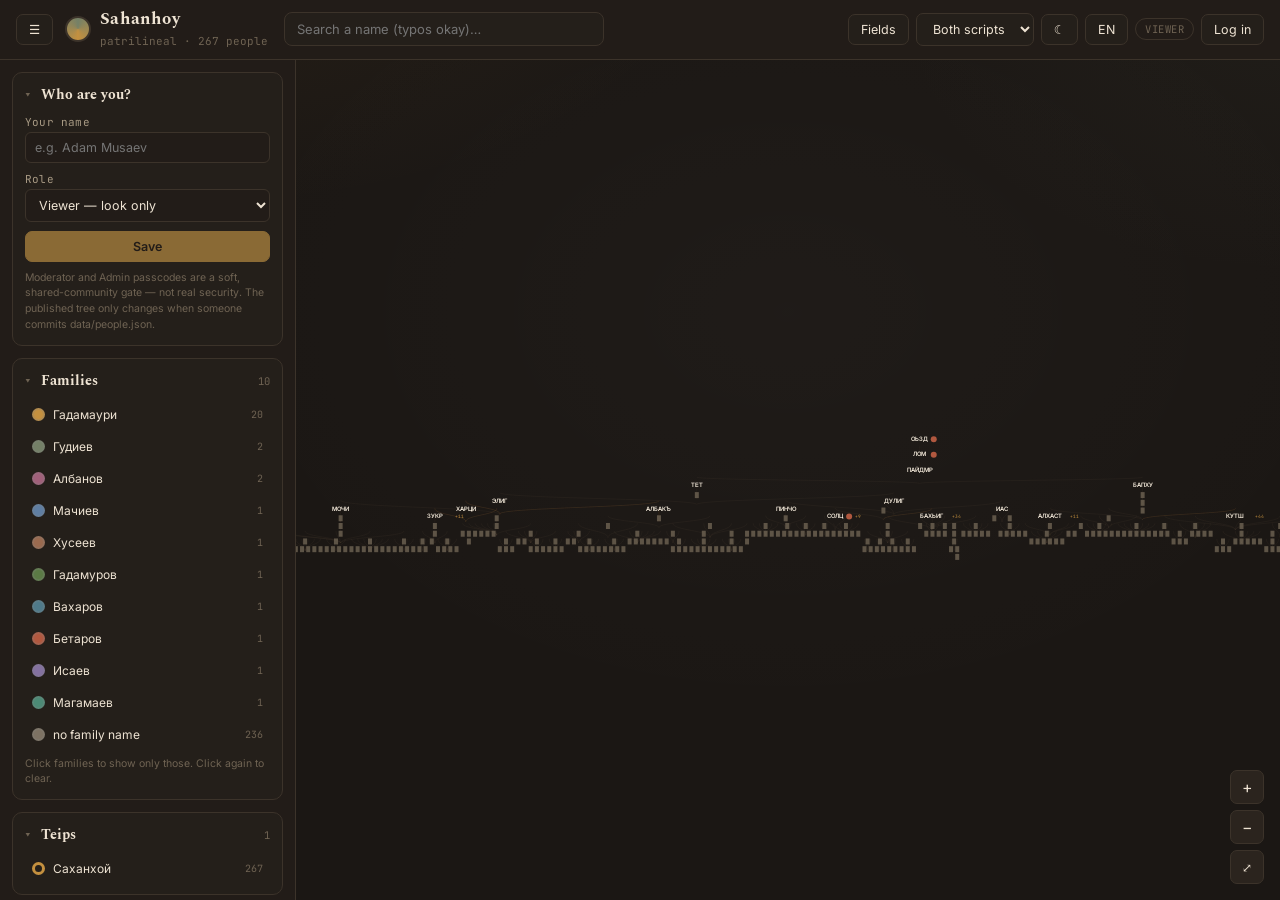
==== index.html @ 4b0a590d "V0 Launch" ====
<!DOCTYPE html>
<html lang="en">
<head>
<meta charset="UTF-8">
<meta name="viewport" content="width=device-width, initial-scale=1.0">
<title>Саханхой — Lineage Keeper</title>
<link rel="preconnect" href="https://fonts.googleapis.com">
<link rel="preconnect" href="https://fonts.gstatic.com" crossorigin>
<link href="https://fonts.googleapis.com/css2?family=Spectral:wght@500;600;700&family=Source+Serif+4:wght@500;600;700&family=Inter:wght@400;500;600;700&family=JetBrains+Mono:wght@400;500&display=swap" rel="stylesheet">
<link rel="stylesheet" href="styles.css">
</head>
<body>

<div id="app">

  <div class="topbar">
    <button class="btn" id="sidebarToggle" title="Sidebar">☰</button>
    <div class="brand">
      <div class="mark"></div>
      <div>
        <h1 id="brandTitle">Саханхой</h1>
        <small id="brandSub"></small>
      </div>
    </div>

    <div class="search-wrap">
      <input type="text" id="searchInput" autocomplete="off" data-i18n-ph="searchPh">
      <div class="search-results" id="searchResults" style="display:none;"></div>
    </div>

    <div class="topbar-controls">
      <div class="popwrap">
        <button class="btn" id="fieldsBtn" data-i18n="fieldsBtn"></button>
        <div class="popover" id="fieldsPop" hidden>
          <div class="pop-head" data-i18n="fieldsTitle"></div>
          <table class="fieldgrid">
            <thead><tr><th></th><th data-i18n="onHover"></th><th data-i18n="onSelect"></th></tr></thead>
            <tbody id="fieldRows"></tbody>
          </table>
          <label class="toggle-pill" style="margin-top:10px;">
            <span class="switch"><input type="checkbox" id="tooltipToggle" checked><span class="slider"></span></span>
            <span data-i18n="hoverTags"></span>
          </label>
        </div>
      </div>

      <select id="langDisplay" class="btn" style="cursor:pointer;">
        <option value="both" data-i18n="scriptBoth"></option>
        <option value="ru" data-i18n="scriptRu"></option>
        <option value="en" data-i18n="scriptEn"></option>
      </select>

      <button class="btn" id="undoBtn" title="Ctrl+Z">↶</button>
      <button class="btn" id="redoBtn" title="Ctrl+Y">↷</button>
      <label class="toggle-pill" id="editModeWrap" hidden>
        <span class="switch"><input type="checkbox" id="editModeToggle"><span class="slider"></span></span>
        <span data-i18n="editMode"></span>
      </label>
      <button class="btn" id="realignBtn" hidden data-i18n="realign"></button>
      <button class="btn" id="themeBtn" title="Day / Night">☾</button>
      <button class="btn" id="uiLangBtn">EN</button>

      <span id="roleBadge" class="role-badge viewer">viewer</span>
      <button class="btn" id="loginBtn" data-i18n="logIn"></button>
      <button class="btn" id="signOutBtn" data-i18n="signOut" hidden></button>
    </div>
  </div>

  <div class="layout">
    <aside class="sidebar" id="sidebar">

      <div class="panel" id="loginPanel">
        <h2 data-i18n="whoAreYou"></h2>
        <div class="field">
          <label data-i18n="yourName"></label>
          <input type="text" id="userName" data-i18n-ph="namePh">
        </div>
        <div class="field">
          <label data-i18n="role"></label>
          <select id="userRole">
            <option value="viewer" data-i18n="roleViewer"></option>
            <option value="moderator" data-i18n="roleModerator"></option>
            <option value="admin" data-i18n="roleAdmin"></option>
          </select>
        </div>
        <div class="field" id="passcodeField" style="display:none;">
          <label data-i18n="passcode"></label>
          <input type="password" id="userPasscode">
        </div>
        <button class="btn primary" id="saveIdentityBtn" style="width:100%;" data-i18n="save"></button>
        <div class="hint" data-i18n="passcodeHint" style="margin-top:8px;"></div>
      </div>

      <div class="panel" id="signedInPanel" hidden>
        <h2 data-i18n="signedIn"></h2>
        <div class="signed-row">
          <div>
            <div class="signed-name" id="signedName"></div>
            <div class="signed-role" id="signedRole"></div>
          </div>
          <button class="btn small" id="signOutBtn2" data-i18n="signOut"></button>
        </div>
      </div>

      <div class="panel collapsible" id="addPersonPanel">
        <h2 data-i18n="addPerson"></h2>
        <div class="field-row">
          <div class="field"><label data-i18n="nameRu"></label><input type="text" id="p_nameRu"></div>
          <div class="field"><label data-i18n="nameEn"></label><input type="text" id="p_nameEn"></div>
        </div>
        <div class="hint" data-i18n="translitHint" style="margin:-5px 0 8px;"></div>
        <div class="field"><label data-i18n="born"></label><div class="datefield" id="p_birth"></div></div>
        <div class="field"><label data-i18n="died"></label><div class="datefield" id="p_death"></div></div>
        <div class="field">
          <label data-i18n="father"></label>
          <div class="combo" id="p_fatherCombo"></div>
        </div>
        <div class="field">
          <label data-i18n="familyName"></label>
          <select id="p_family"></select>
          <div class="new-tag-inline" id="newFamRow" style="display:none;">
            <input type="text" id="newFamName" data-i18n-ph="newFamily">
            <div class="color-row"><input type="color" id="newFamColor" value="#c4903f"></div>
          </div>
        </div>
        <div class="field">
          <label>Teip</label>
          <select id="p_teip"></select>
          <div class="new-tag-inline" id="newTeipRow" style="display:none;">
            <input type="text" id="newTeipName" data-i18n-ph="newTeip">
            <div class="color-row"><input type="color" id="newTeipColor" value="#748067"></div>
          </div>
        </div>
        <div class="field">
          <label>Tukkhum</label>
          <select id="p_tukkhum"></select>
          <div class="new-tag-inline" id="newTukRow" style="display:none;">
            <input type="text" id="newTukName" data-i18n-ph="newTukkhum">
            <div class="color-row"><input type="color" id="newTukColor" value="#5f7ea3"></div>
          </div>
        </div>
        <div class="field"><label data-i18n="source"></label>
          <input type="text" id="p_source" list="sourceListAdd" data-i18n-ph="sourcePh">
          <datalist id="sourceListAdd"></datalist></div>
        <div class="field"><label data-i18n="notes"></label><textarea id="p_notes"></textarea></div>
        <button class="btn primary" id="addPersonBtn" style="width:100%;" data-i18n="addPersonBtn"></button>
        <div class="hint" id="addPersonHint" style="margin-top:6px;"></div>
      </div>

      <div class="panel" id="pendingPanel" style="display:none;">
        <h2><span data-i18n="pending"></span> <span class="count" id="pendingCount"></span></h2>
        <div id="pendingList"></div>
      </div>

      <div class="panel">
        <h2><span data-i18n="families"></span> <span class="count" id="famCount"></span></h2>
        <div class="legend-list" id="famLegend"></div>
        <div class="hint" data-i18n="filterHint" style="margin-top:8px;"></div>
      </div>

      <div class="panel">
        <h2><span data-i18n="teips"></span> <span class="count" id="teipCount"></span></h2>
        <div class="legend-list" id="teipLegend"></div>
      </div>

      <div class="panel">
        <h2><span data-i18n="tukkhums"></span> <span class="count" id="tukCount"></span></h2>
        <div class="legend-list" id="tukLegend"></div>
      </div>

      <div class="panel">
        <h2><span data-i18n="verification"></span> <span class="count" id="flagCount"></span></h2>
        <div class="legend-list" id="flagList"></div>
        <div class="hint" data-i18n="dashHint" style="margin-top:8px;"></div>
      </div>

      <div class="panel" id="sourcesPanel">
        <h2><span data-i18n="sources"></span> <span class="count" id="sourceCount"></span></h2>
        <div class="legend-list" id="sourceList2"></div>
        <div class="hint" data-i18n="sourcesHint" style="margin-top:8px;"></div>
      </div>

      <div class="panel" id="versionsPanel">
        <h2><span data-i18n="versions"></span> <span class="count" id="versionCount"></span></h2>
        <div id="versionList"></div>
      </div>

      <div class="panel" id="adminPanel" style="display:none;">
        <h2 data-i18n="adminSettings"></h2>
        <div class="field"><label data-i18n="modPass"></label><input type="text" id="modPasscode"></div>
        <div class="field"><label data-i18n="adminPass"></label><input type="text" id="adminPasscode"></div>
        <button class="btn small" id="savePasscodesBtn" data-i18n="savePasscodes"></button>
        <div class="btn-grid" style="margin-top:10px;">
          <button class="btn small" id="exportDataBtn" data-i18n="exportJson"></button>
          <button class="btn small" id="exportXlsxBtn" data-i18n="exportXlsx"></button>
          <button class="btn small" id="importXlsxBtn" data-i18n="importXlsx"></button>
          <button class="btn small" id="exportBtn" data-i18n="exportBackup"></button>
          <button class="btn small" id="importBtn" data-i18n="importBackup"></button>
          <button class="btn small danger" id="resetAllBtn" data-i18n="resetLocal"></button>
        </div>
        <input type="file" id="importFile" accept="application/json" style="display:none;">
        <input type="file" id="importSheet" accept=".xlsx,.csv" style="display:none;">
        <div class="hint" data-i18n="adminDataHint" style="margin-top:8px;"></div>
      </div>

      <div class="panel" id="activityPanel">
        <h2 data-i18n="activity"></h2>
        <div id="auditLog"></div>
      </div>

    </aside>

    <main class="canvas-wrap">
      <svg id="tree-svg"><g id="viewport"></g></svg>
      <div class="empty-state" id="emptyState" style="display:none;">
        <div class="es-title" data-i18n="emptyTitle"></div>
        <div data-i18n="emptyBody"></div>
      </div>
      <div class="tooltip" id="tooltip"></div>
      <div class="zoom-controls">
        <button class="btn" id="zoomIn">+</button>
        <button class="btn" id="zoomOut">−</button>
        <button class="btn" id="zoomFit" style="font-size:12px;" title="Fit">⤢</button>
      </div>
    </main>
  </div>
</div>

<div class="overlay" id="infoOverlay"><div class="modal" id="infoModal"></div></div>
<div class="toast" id="toast"></div>

<script src="config.js"></script>
<script src="app.js"></script>
</body>
</html>
---- styles.css ----
/* ═══════════════════════════════════════════════════════════════════════
   Саханхой — Lineage Keeper
   Serif for headings and names · mono for metadata, counts and labels ·
   sans for everything else · soft radii · 1px borders · minimal shadow ·
   one accent colour doing the important work at a time.
   ═══════════════════════════════════════════════════════════════════════ */

:root{
  /* backgrounds */
  --bg:#1b1714;
  --bg-2:#221c18;
  --panel:#241f1a;
  --panel-2:#2b241e;
  --border:#3c332a;

  /* text */
  --text:#eee3d3;
  --text-dim:#a89a84;
  --text-faint:#6f6353;

  /* accents */
  --accent:#c4903f;
  --accent-dim:#8a6a35;
  --accent2:#748067;
  --danger:#b1583f;
  --success:#6a8a5e;

  /* shape */
  --radius:10px;

  /* type — Spectral has no Cyrillic subset, so a Cyrillic serif sits
     behind it in the stack and picks up the names. See README. */
  --font-d:'Spectral','Source Serif 4',Georgia,serif;
  --font-b:'Inter',system-ui,sans-serif;
  --font-m:'JetBrains Mono',ui-monospace,monospace;

  /* map glow, swapped per theme */
  --glow-a:rgba(196,144,63,0.07);
  --glow-b:rgba(116,128,103,0.06);
  --canvas-glow:rgba(255,255,255,.02);
  --link:#6d5f4d;
  --link-dash:#8a6b3c;
  --on-accent:#221c18;

  /* label sizes, set from JS as you zoom */
  --lbl-ru:12px;
  --lbl-en:10.5px;
  --lbl-meta:9.5px;
}

html.light{
  --bg:#f4efe6;
  --bg-2:#fbf8f2;
  --panel:#ffffff;
  --panel-2:#f2ece1;
  --border:#ddd3c2;
  --text:#241d16;
  --text-dim:#6a5f51;
  --text-faint:#948876;
  --accent:#9a6a1f;
  --accent-dim:#c4903f;
  --accent2:#5d6b50;
  --danger:#9c4630;
  --success:#4f6b44;
  --glow-a:rgba(196,144,63,0.14);
  --glow-b:rgba(116,128,103,0.10);
  --canvas-glow:rgba(0,0,0,.02);
  --link:#c0b4a0;
  --link-dash:#c9a56a;
  --on-accent:#fbf8f2;
}

*{box-sizing:border-box;}
[hidden]{display:none !important;}
html,body{height:100%;margin:0;}
body{
  background:
    radial-gradient(ellipse 900px 500px at 15% -10%, var(--glow-a), transparent 60%),
    radial-gradient(ellipse 700px 500px at 100% 0%, var(--glow-b), transparent 55%),
    var(--bg);
  color:var(--text);
  font-family:var(--font-b);
  overflow:hidden;
}
#app{height:100vh;display:flex;flex-direction:column;}

/* ---------- topbar ---------- */
.topbar{
  display:flex;align-items:center;gap:12px;
  padding:10px 16px;
  background:var(--bg-2);
  border-bottom:1px solid var(--border);
  flex-shrink:0;flex-wrap:wrap;
}
.brand{display:flex;align-items:center;gap:9px;margin-right:4px;}
.brand .mark{
  width:26px;height:26px;border-radius:50%;
  background:conic-gradient(from 180deg, var(--accent), var(--accent2), var(--accent));
  border:2px solid var(--border);flex-shrink:0;
}
.brand h1{font-family:var(--font-d);font-weight:700;font-size:17px;margin:0;letter-spacing:.2px;line-height:1.1;}
.brand small{color:var(--text-faint);font-size:11px;font-family:var(--font-m);}

.search-wrap{position:relative;flex:1;min-width:170px;max-width:320px;}
.search-wrap input{
  width:100%;padding:8px 12px;border-radius:8px;border:1px solid var(--border);
  background:var(--panel);color:var(--text);font-family:var(--font-b);font-size:13px;
}
.search-wrap input:focus{outline:none;border-color:var(--accent-dim);}
.search-results{
  position:absolute;top:calc(100% + 4px);left:0;right:0;
  background:var(--panel-2);border:1px solid var(--border);border-radius:8px;
  max-height:300px;overflow-y:auto;z-index:40;box-shadow:0 8px 24px rgba(0,0,0,.4);
}
.search-results .sr-item{padding:8px 10px;cursor:pointer;font-size:13px;border-bottom:1px solid var(--border);}
.search-results .sr-item:last-child{border-bottom:none;}
.search-results .sr-item:hover,.search-results .sr-item.sel{background:var(--panel);}
.search-results .sr-item .sub{color:var(--text-faint);font-size:11px;font-family:var(--font-m);}
.search-results .sr-empty{padding:12px 10px;font-size:12px;color:var(--text-faint);font-style:italic;}

.topbar-controls{display:flex;align-items:center;gap:7px;margin-left:auto;flex-wrap:wrap;}
.btn{
  padding:7px 12px;border-radius:7px;border:1px solid var(--border);
  background:var(--panel);color:var(--text);font-family:var(--font-b);font-size:12.5px;
  cursor:pointer;white-space:nowrap;transition:border-color .15s,opacity .15s;
}
.btn:hover{border-color:var(--accent-dim);}
.btn:disabled{opacity:.35;cursor:default;border-color:var(--border);}
.btn.primary{background:var(--accent-dim);border-color:var(--accent-dim);color:var(--on-accent);font-weight:600;}
.btn.primary:hover{background:var(--accent);}
.btn.danger{border-color:var(--danger);color:var(--danger);}
.btn.small{padding:4px 8px;font-size:11px;}
.toggle-pill{display:flex;align-items:center;gap:6px;font-size:12px;color:var(--text-dim);cursor:pointer;}
.switch{position:relative;width:34px;height:19px;flex-shrink:0;}
.switch input{opacity:0;width:0;height:0;}
.slider{position:absolute;inset:0;background:var(--panel-2);border:1px solid var(--border);border-radius:20px;cursor:pointer;transition:.15s;}
.slider:before{content:'';position:absolute;width:13px;height:13px;left:2px;top:2px;background:var(--text-dim);border-radius:50%;transition:.15s;}
input:checked + .slider{background:var(--accent-dim);}
input:checked + .slider:before{transform:translateX(15px);background:var(--on-accent);}

/* popover */
.popwrap{position:relative;}
.popover{
  position:absolute;top:calc(100% + 6px);right:0;z-index:70;width:270px;
  background:var(--panel-2);border:1px solid var(--border);border-radius:var(--radius);
  padding:12px;box-shadow:0 14px 36px rgba(0,0,0,.45);
}
.pop-head{font-family:var(--font-d);font-weight:700;font-size:13px;margin-bottom:8px;}
.fieldgrid{width:100%;border-collapse:collapse;font-size:12px;}
.fieldgrid th{
  font-family:var(--font-m);font-size:9.5px;font-weight:400;color:var(--text-faint);
  text-transform:uppercase;letter-spacing:.5px;padding-bottom:6px;text-align:center;
}
.fieldgrid th:first-child{text-align:left;}
.fieldgrid td{padding:3px 0;}
.fieldgrid td:not(:first-child){text-align:center;width:52px;}
.fieldgrid input{accent-color:var(--accent);width:14px;height:14px;cursor:pointer;}

/* ---------- layout ---------- */
.layout{flex:1;display:flex;min-height:0;}
.sidebar{
  width:296px;flex-shrink:0;background:var(--bg-2);border-right:1px solid var(--border);
  overflow-y:auto;padding:12px;display:flex;flex-direction:column;gap:12px;
}
.sidebar.collapsed{display:none;}
.panel{background:var(--panel);border:1px solid var(--border);border-radius:var(--radius);padding:12px;}
.panel h2{
  font-family:var(--font-d);font-size:13.5px;font-weight:700;margin:0 0 10px 0;
  display:flex;align-items:center;justify-content:space-between;gap:8px;color:var(--text);
}
.panel h2 .count{font-family:var(--font-m);font-size:10.5px;color:var(--text-faint);font-weight:400;}
.field{margin-bottom:9px;}
.field label{display:block;font-size:11px;color:var(--text-dim);margin-bottom:3px;font-family:var(--font-m);letter-spacing:.2px;}
.field input[type=text],.field input[type=number],.field input[type=password],.field select,.field textarea{
  width:100%;padding:7px 9px;border-radius:6px;border:1px solid var(--border);
  background:var(--bg-2);color:var(--text);font-family:var(--font-b);font-size:12.5px;
}
.field input:focus,.field select:focus,.field textarea:focus{outline:none;border-color:var(--accent-dim);}
.field textarea{resize:vertical;min-height:44px;}
.field-row{display:flex;gap:8px;}
.field-row .field{flex:1;min-width:0;}
.hint{font-size:10.5px;color:var(--text-faint);margin-top:2px;line-height:1.5;}
.hint code{font-family:var(--font-m);font-size:10px;color:var(--text-dim);}
.color-row{display:flex;align-items:center;gap:6px;}
.color-row input[type=color]{width:30px;height:26px;padding:0;border:1px solid var(--border);border-radius:5px;background:none;cursor:pointer;}
.new-tag-inline{display:flex;gap:6px;margin-top:6px;}
.new-tag-inline input[type=text]{flex:1;}
.btn-grid{display:grid;grid-template-columns:1fr 1fr;gap:6px;}
.btn-grid .btn{width:100%;text-align:center;}

/* date field — fixed DD-MM-YYYY order */
.datefield{display:flex;gap:6px;align-items:center;}
.datefield select,.datefield input{
  padding:7px 6px;border-radius:6px;border:1px solid var(--border);
  background:var(--bg-2);color:var(--text);font-family:var(--font-m);font-size:12px;
}
.datefield .dd{width:62px;} .datefield .mm{width:62px;} .datefield .yy{width:72px;}
.datefield .sep{color:var(--text-faint);font-family:var(--font-m);font-size:12px;}
.datefield.bad select,.datefield.bad input{border-color:var(--danger);}

.legend-list{display:flex;flex-direction:column;gap:5px;}
.legend-item{display:flex;align-items:center;gap:8px;padding:5px 6px;border-radius:6px;cursor:pointer;font-size:12px;border:1px solid transparent;}
.legend-item:hover{background:var(--panel-2);}
.legend-item.picked{border-color:var(--accent-dim);background:var(--panel-2);}
.legend-item.muted{opacity:.4;}
.swatch{width:13px;height:13px;border-radius:50%;flex-shrink:0;border:2px solid rgba(128,128,128,.25);}
.swatch.ring{background:none !important;border-width:3px;}
.swatch.dash{background:none !important;border-style:dashed;border-color:var(--accent);}
.legend-item .lname{flex:1;min-width:0;overflow:hidden;text-overflow:ellipsis;white-space:nowrap;}
.legend-item .lcount{color:var(--text-faint);font-family:var(--font-m);font-size:10px;}

.role-badge{
  display:inline-flex;align-items:center;gap:5px;padding:3px 9px;border-radius:20px;
  font-size:10.5px;font-family:var(--font-m);border:1px solid var(--border);text-transform:uppercase;letter-spacing:.5px;
}
.role-badge.viewer{color:var(--text-faint);}
.role-badge.contributor{color:#8fb0c9;border-color:#3d5468;}
.role-badge.moderator{color:#7fa066;border-color:#4a5f3c;}
.role-badge.admin{color:var(--accent);border-color:var(--accent-dim);}

.signed-row{display:flex;align-items:center;justify-content:space-between;gap:8px;}
.signed-name{font-size:13px;font-weight:600;}
.signed-role{font-family:var(--font-m);font-size:10.5px;color:var(--text-faint);text-transform:uppercase;letter-spacing:.5px;}

.pending-item,.version-item{border:1px solid var(--border);border-radius:8px;padding:8px;margin-bottom:7px;background:var(--bg-2);}
.pending-item .pt{font-size:12px;font-weight:600;}
.pending-item .ps{font-size:10.5px;color:var(--text-faint);font-family:var(--font-m);margin:3px 0 6px;line-height:1.5;}
.pending-item .pactions{display:flex;gap:6px;flex-wrap:wrap;}
.version-item{display:flex;align-items:center;justify-content:space-between;gap:8px;}
.version-item .vmeta{font-size:11px;line-height:1.5;min-width:0;}
.version-item .vtime{font-family:var(--font-m);font-size:9.5px;color:var(--text-faint);}
.empty-note{font-size:11.5px;color:var(--text-faint);font-style:italic;}

#auditLog{max-height:150px;overflow-y:auto;font-size:11px;font-family:var(--font-m);color:var(--text-dim);line-height:1.6;}

/* ---------- canvas ---------- */
.canvas-wrap{flex:1;position:relative;overflow:hidden;
  background:radial-gradient(ellipse 1000px 700px at 50% 30%, var(--canvas-glow), transparent 60%);}
svg#tree-svg{width:100%;height:100%;display:block;cursor:grab;touch-action:none;}
svg#tree-svg.panning{cursor:grabbing;}
.node-group{cursor:pointer;}

/* Labels carry a halo in the page colour so highlighted links never cut
   through the text. paint-order draws the stroke beneath the glyphs. */
.node-label,.node-label-ru,.node-meta{
  pointer-events:none;text-anchor:middle;
  paint-order:stroke; stroke:var(--bg); stroke-width:3.5px; stroke-linejoin:round;
}
.node-label{font-family:var(--font-b);font-size:var(--lbl-ru);fill:var(--text);font-weight:600;}
.node-label-ru{font-family:var(--font-b);font-size:var(--lbl-en);fill:var(--text-dim);}
.node-meta{font-family:var(--font-m);font-size:var(--lbl-meta);fill:var(--text-faint);}
.node-badge{font-family:var(--font-m);font-size:10px;fill:var(--on-accent);font-weight:700;pointer-events:none;}

.link{fill:none;stroke:var(--link);stroke-width:2;}
.link.unverified{stroke-dasharray:4 4;stroke:var(--link-dash);}
.link.lit{stroke:var(--accent);stroke-width:2.6;}
svg#tree-svg.far .node-label,
svg#tree-svg.far .node-label-ru,
svg#tree-svg.far .node-meta{display:none;}

.zoom-controls{position:absolute;bottom:16px;right:16px;display:flex;flex-direction:column;gap:6px;z-index:20;}
.zoom-controls .btn{width:34px;height:34px;padding:0;font-size:16px;display:flex;align-items:center;justify-content:center;background:var(--panel-2);}
#clearHighlightBtn{position:absolute;top:12px;left:12px;z-index:30;}

.empty-state{position:absolute;top:50%;left:50%;transform:translate(-50%,-50%);text-align:center;color:var(--text-faint);z-index:5;pointer-events:none;}
.empty-state .es-title{font-family:var(--font-d);font-size:20px;color:var(--text-dim);margin-bottom:6px;}

.tooltip{
  position:absolute;pointer-events:none;background:var(--panel-2);border:1px solid var(--border);
  border-radius:8px;padding:9px 11px;font-size:12px;max-width:250px;z-index:50;
  box-shadow:0 10px 30px rgba(0,0,0,.35);display:none;
}
.tooltip .tt-name{font-family:var(--font-d);font-weight:700;font-size:13.5px;margin-bottom:3px;}
.tooltip .tt-name-ru{color:var(--text-dim);font-size:11.5px;margin-bottom:5px;}
.tooltip .tt-row{display:flex;gap:6px;font-size:11px;color:var(--text-dim);margin-bottom:2px;}
.tooltip .tt-row .tk{font-family:var(--font-m);font-size:10px;color:var(--text-faint);min-width:66px;flex-shrink:0;}
.tooltip .tt-tag{display:inline-flex;align-items:center;gap:4px;}
.tooltip .tt-flag{color:var(--danger);font-size:10.5px;margin-top:5px;font-family:var(--font-m);}

/* ---------- modal ---------- */
.overlay{position:fixed;inset:0;background:rgba(10,8,6,.55);display:none;align-items:center;justify-content:center;z-index:100;}
html.light .overlay{background:rgba(60,50,38,.35);}
.overlay.show{display:flex;}
.modal{
  background:var(--panel);border:1px solid var(--border);border-radius:14px;
  width:440px;max-width:92vw;max-height:86vh;overflow-y:auto;padding:18px;
  box-shadow:0 30px 80px rgba(0,0,0,.45);
}
.modal h3{font-family:var(--font-d);margin:0 0 3px 0;font-size:19px;}
.modal .modal-sub{color:var(--text-dim);font-size:12.5px;margin-bottom:12px;font-family:var(--font-m);}
.modal .close-x{float:right;cursor:pointer;color:var(--text-faint);font-size:18px;line-height:1;}
.detail-row{display:flex;gap:8px;padding:6px 0;border-bottom:1px solid var(--border);font-size:12.5px;}
.detail-row .dk{width:104px;color:var(--text-faint);font-family:var(--font-m);font-size:10.5px;text-transform:uppercase;letter-spacing:.4px;flex-shrink:0;padding-top:1px;}
.detail-row .dv{flex:1;min-width:0;}
.detail-row .dv a{color:var(--text);text-decoration:none;border-bottom:1px solid var(--accent-dim);cursor:pointer;}
.detail-row .dv a:hover{color:var(--accent);}
.tag-chip{display:inline-flex;align-items:center;gap:5px;padding:2px 8px;border-radius:14px;font-size:11px;border:1px solid var(--border);}
.chain-line{display:flex;flex-wrap:wrap;gap:3px;align-items:baseline;line-height:1.7;}
.chain-line i{color:var(--text-faint);font-style:normal;}
.modal-actions{display:flex;gap:8px;flex-wrap:wrap;margin-top:14px;}
.flag-note{
  display:flex;align-items:flex-start;gap:7px;margin-top:12px;padding:8px 10px;
  border:1px solid var(--danger);border-radius:8px;
  font-size:11.5px;color:var(--danger);line-height:1.5;
}

.toast{
  position:fixed;bottom:20px;left:50%;transform:translateX(-50%);
  background:var(--panel-2);border:1px solid var(--accent-dim);color:var(--text);
  padding:9px 16px;border-radius:8px;font-size:12.5px;z-index:200;opacity:0;
  transition:opacity .25s;pointer-events:none;
}
.toast.show{opacity:1;}

@media (max-width:900px){
  .sidebar{position:absolute;z-index:60;height:calc(100% - 54px);top:54px;box-shadow:20px 0 40px rgba(0,0,0,.4);}
  .sidebar-toggle{display:inline-flex;}
  .search-wrap{max-width:none;order:5;width:100%;}
}
:focus-visible{outline:2px solid var(--accent-dim);outline-offset:2px;}
@media (prefers-reduced-motion: reduce){*{transition:none !important;}}
::-webkit-scrollbar{width:9px;height:9px;}
::-webkit-scrollbar-thumb{background:var(--border);border-radius:6px;}
::-webkit-scrollbar-track{background:transparent;}

/* ---------- type-ahead combobox (father picker) ---------- */
.combo{position:relative;}
.combo input{
  width:100%;padding:7px 9px;border-radius:6px;border:1px solid var(--border);
  background:var(--bg-2);color:var(--text);font-family:var(--font-b);font-size:12.5px;
}
.combo input:focus{outline:none;border-color:var(--accent-dim);}
.combo .combo-list{
  position:absolute;top:calc(100% + 3px);left:0;right:0;z-index:80;
  background:var(--panel-2);border:1px solid var(--border);border-radius:8px;
  max-height:230px;overflow-y:auto;box-shadow:0 10px 28px rgba(0,0,0,.35);
}
.combo .combo-item{padding:6px 9px;cursor:pointer;font-size:12.5px;border-bottom:1px solid var(--border);}
.combo .combo-item:last-child{border-bottom:none;}
.combo .combo-item:hover,.combo .combo-item.sel{background:var(--panel);}
.combo .combo-item .sub{font-family:var(--font-m);font-size:10px;color:var(--text-faint);}
.combo .combo-empty{padding:9px;font-size:11.5px;color:var(--text-faint);font-style:italic;}
.combo .combo-clear{
  position:absolute;right:6px;top:6px;border:0;background:none;color:var(--text-faint);
  cursor:pointer;font-size:14px;line-height:1;padding:2px 4px;
}

/* four digits and no more — needs to out-rank .field input[type=number] */
.field .datefield input.yy,.datefield input.yy{width:64px;-moz-appearance:textfield;}
.field .datefield select.dd,.field .datefield select.mm{width:60px;}
.datefield input.yy::-webkit-outer-spin-button,
.datefield input.yy::-webkit-inner-spin-button{-webkit-appearance:none;margin:0;}

/* ---------- editing affordances on the map ---------- */
.node-group.picked circle:first-of-type{stroke:var(--accent);stroke-width:6;}
.handle{cursor:pointer;}
.handle circle{fill:var(--panel-2);stroke:var(--accent-dim);stroke-width:1.5;}
.handle:hover circle{stroke:var(--accent);fill:var(--accent-dim);}
.handle text{fill:var(--text);font-family:var(--font-m);font-weight:700;pointer-events:none;}
.link-preview{stroke:var(--accent);stroke-width:2.5;stroke-dasharray:5 4;fill:none;pointer-events:none;}
.drop-target circle:first-of-type{stroke:var(--success);stroke-width:6;}

/* ---------- in-app confirm ---------- */
.confirm-card{
  background:var(--panel);border:1px solid var(--border);border-radius:14px;
  width:400px;max-width:92vw;padding:20px;box-shadow:0 30px 80px rgba(0,0,0,.45);
}
.confirm-card h4{font-family:var(--font-d);margin:0 0 8px;font-size:16px;}
.confirm-card p{margin:0 0 16px;font-size:12.5px;line-height:1.6;color:var(--text-dim);}
.confirm-card .row{display:flex;gap:8px;justify-content:flex-end;}

/* ---------- names as the interactive elements ---------- */
.node-group .hit{fill:transparent;}
.node-group .pill{fill:var(--panel-2);stroke:var(--accent);stroke-width:1.5px;vector-effect:non-scaling-stroke;}
.node-group:hover .hit{fill:var(--panel-2);opacity:.55;}
.node-group.drop-target .hit{fill:var(--success);opacity:.3;}
.node-badge-text{font-family:var(--font-m);font-size:var(--lbl-meta);fill:var(--accent);pointer-events:none;}
.node-group.tiny .tick{opacity:.8;}

/* ---------- family filter chips over the chart ---------- */
.filter-chips{
  position:absolute;top:12px;left:50%;transform:translateX(-50%);z-index:30;
  display:flex;align-items:center;gap:6px;flex-wrap:wrap;justify-content:center;
  max-width:70%;background:var(--panel);border:1px solid var(--border);
  border-radius:20px;padding:5px 12px;box-shadow:0 8px 22px rgba(0,0,0,.3);
}
.filter-chips .fc-label{
  font-family:var(--font-m);font-size:9.5px;color:var(--text-faint);
  text-transform:uppercase;letter-spacing:.6px;margin-right:2px;
}
.filter-chips .fc{
  display:inline-flex;align-items:center;gap:6px;font-size:11.5px;
  background:var(--panel-2);border:1px solid var(--border);border-radius:14px;padding:2px 6px 2px 7px;
}
.filter-chips .fc i{width:9px;height:9px;border-radius:50%;flex-shrink:0;}
.filter-chips .fc b{cursor:pointer;color:var(--text-faint);font-weight:400;padding:0 2px;}
.filter-chips .fc b:hover{color:var(--danger);}

#clearHighlightBtn{display:flex;align-items:center;gap:6px;}

/* ---------- collapsible sidebar panels ---------- */
.panel h2 .chev{
  cursor:pointer;color:var(--text-faint);font-size:10px;margin-right:2px;
  transition:transform .15s;display:inline-block;
}
.panel.folded h2 .chev{transform:rotate(-90deg);}
.panel.folded > *:not(h2){display:none !important;}
.panel h2 .heading{flex:1;cursor:pointer;}

/* ---------- family delete ---------- */
.legend-item .lx{
  color:var(--text-faint);font-size:12px;padding:0 3px;border-radius:4px;
  opacity:0;transition:opacity .12s;
}
.legend-item:hover .lx{opacity:1;}
.legend-item .lx:hover{color:var(--danger);}


/* ---------- legibility of the structure ---------- */
.link{stroke-linecap:round;}
.node-group .tick{fill:var(--text-faint);}
.node-group:hover .tick{fill:var(--accent);}
html:not(.light) .node-label{fill:#f3e9da;}
html:not(.light) .node-label-ru{fill:#b6a68d;}
html:not(.light) .node-meta{fill:#8d7f6b;}
html:not(.light) .link.lit{stroke:#e0aa50;}
/* the halo behind names is the page colour, so links pass behind cleanly */
.node-label,.node-label-ru,.node-meta{stroke-width:3.5px;}
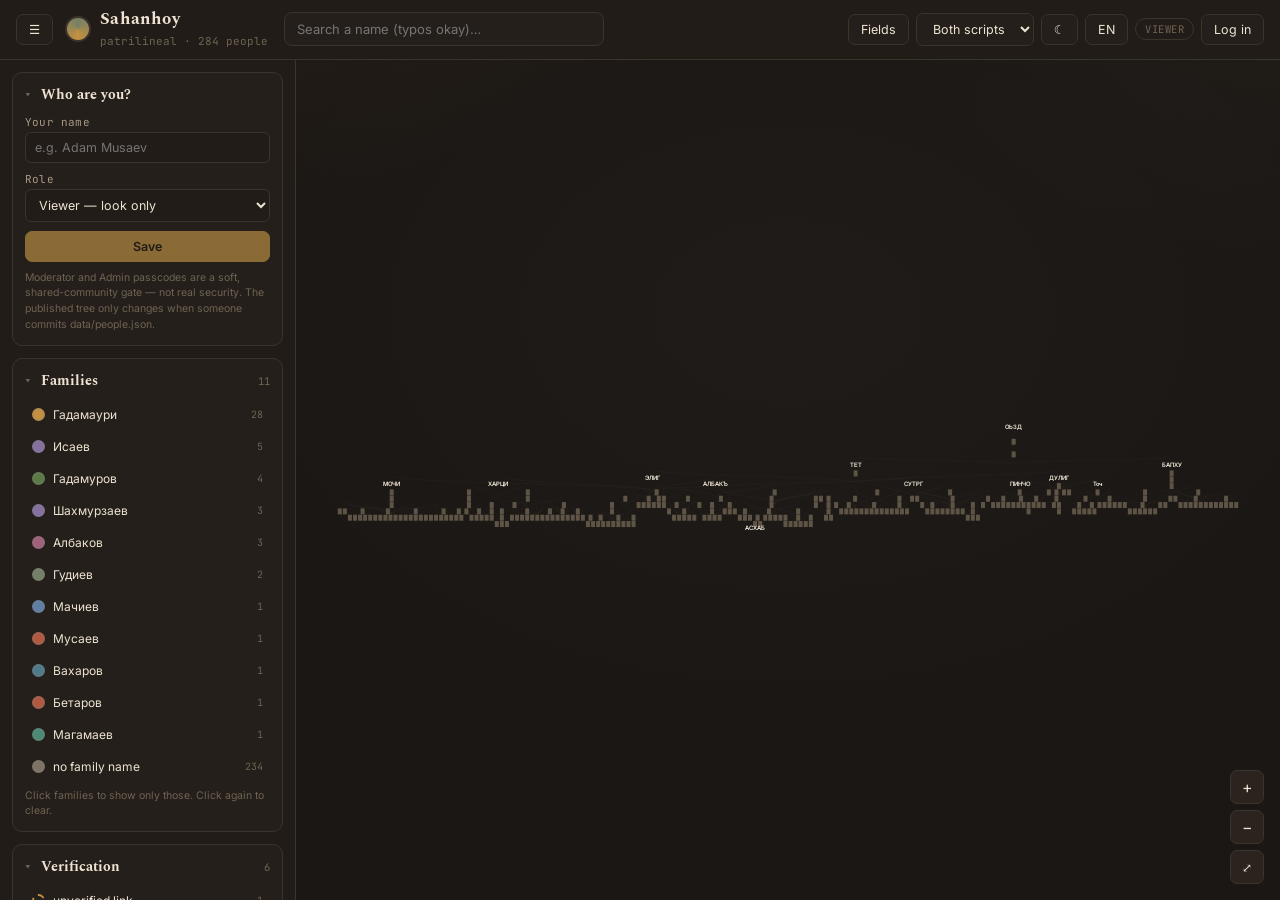
==== commit d46e567a: "Clean up" ====
--- a/index.html
+++ b/index.html
@@ -123,22 +123,6 @@
             <div class="color-row"><input type="color" id="newFamColor" value="#c4903f"></div>
           </div>
         </div>
-        <div class="field">
-          <label>Teip</label>
-          <select id="p_teip"></select>
-          <div class="new-tag-inline" id="newTeipRow" style="display:none;">
-            <input type="text" id="newTeipName" data-i18n-ph="newTeip">
-            <div class="color-row"><input type="color" id="newTeipColor" value="#748067"></div>
-          </div>
-        </div>
-        <div class="field">
-          <label>Tukkhum</label>
-          <select id="p_tukkhum"></select>
-          <div class="new-tag-inline" id="newTukRow" style="display:none;">
-            <input type="text" id="newTukName" data-i18n-ph="newTukkhum">
-            <div class="color-row"><input type="color" id="newTukColor" value="#5f7ea3"></div>
-          </div>
-        </div>
         <div class="field"><label data-i18n="source"></label>
           <input type="text" id="p_source" list="sourceListAdd" data-i18n-ph="sourcePh">
           <datalist id="sourceListAdd"></datalist></div>
@@ -156,16 +140,6 @@
         <h2><span data-i18n="families"></span> <span class="count" id="famCount"></span></h2>
         <div class="legend-list" id="famLegend"></div>
         <div class="hint" data-i18n="filterHint" style="margin-top:8px;"></div>
-      </div>
-
-      <div class="panel">
-        <h2><span data-i18n="teips"></span> <span class="count" id="teipCount"></span></h2>
-        <div class="legend-list" id="teipLegend"></div>
-      </div>
-
-      <div class="panel">
-        <h2><span data-i18n="tukkhums"></span> <span class="count" id="tukCount"></span></h2>
-        <div class="legend-list" id="tukLegend"></div>
       </div>
 
       <div class="panel">
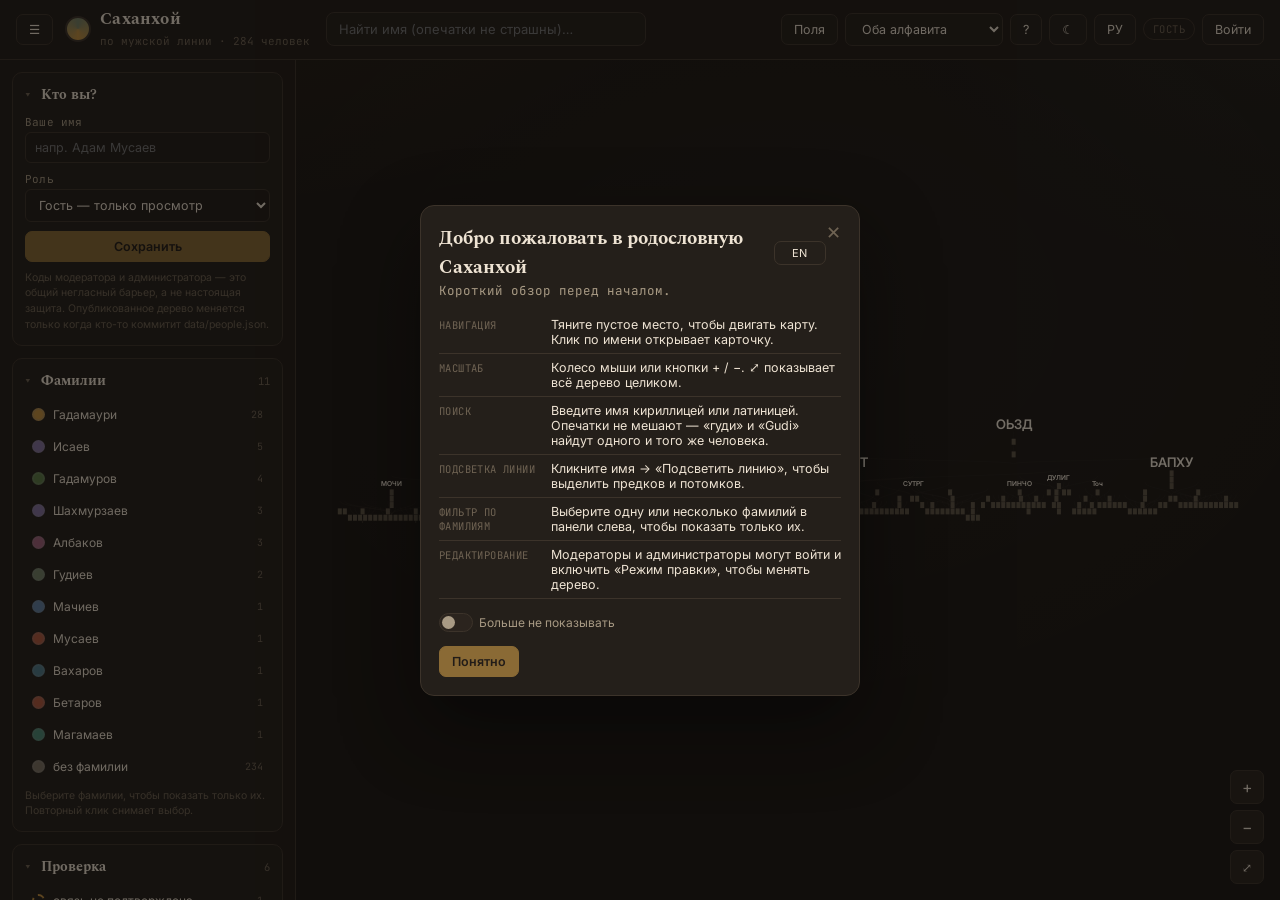
==== commit d9d4dbf4: "Fine-tuning" ====
--- a/index.html
+++ b/index.html
@@ -177,6 +177,14 @@
         <div class="hint" data-i18n="adminDataHint" style="margin-top:8px;"></div>
       </div>
 
+      <div class="panel" id="fontPanel" style="display:none;">
+        <h2><span data-i18n="fontPanelTitle"></span>
+          <button class="btn small" id="fontResetBtn" style="float:right;font-size:10px;" data-i18n="fontReset"></button>
+        </h2>
+        <div id="fontRows"></div>
+        <div class="hint" data-i18n="fontPanelHint" style="margin-top:8px;"></div>
+      </div>
+
       <div class="panel" id="activityPanel">
         <h2 data-i18n="activity"></h2>
         <div id="auditLog"></div>
--- a/styles.css
+++ b/styles.css
@@ -253,7 +253,8 @@
 
 .link{fill:none;stroke:var(--link);stroke-width:2;}
 .link.unverified{stroke-dasharray:4 4;stroke:var(--link-dash);}
-.link.lit{stroke:var(--accent);stroke-width:2.6;}
+/* --- highlighted lineage: strong contrast, scale-independent --- */
+.link.lit{stroke:var(--accent);stroke-width:3px;vector-effect:non-scaling-stroke;opacity:1 !important;}
 svg#tree-svg.far .node-label,
 svg#tree-svg.far .node-label-ru,
 svg#tree-svg.far .node-meta{display:none;}
@@ -423,6 +424,76 @@
 html:not(.light) .node-label{fill:#f3e9da;}
 html:not(.light) .node-label-ru{fill:#b6a68d;}
 html:not(.light) .node-meta{fill:#8d7f6b;}
-html:not(.light) .link.lit{stroke:#e0aa50;}
+html:not(.light) .link.lit{stroke:#f0b84a;stroke-width:3px;vector-effect:non-scaling-stroke;}
+html.light      .link.lit{stroke:#a86e10;stroke-width:3px;vector-effect:non-scaling-stroke;}
+
+/* Lit names: bright fill, subtle glow via paint-order + stroke halo,
+   plus a bit heavier weight to survive dim rows and outshine neighbours. */
+.node-group.lit .node-label,
+.node-group.lit .node-label-ru,
+.node-group.lit .node-meta{
+  paint-order:stroke fill;
+  stroke-width:6px;
+  vector-effect:non-scaling-stroke;
+  font-weight:800;
+}
+html:not(.light) .node-group.lit .node-label{ fill:#ffe6a8; stroke:rgba(27,23,20,0.85); }
+html:not(.light) .node-group.lit .node-label-ru{ fill:#f0c877; stroke:rgba(27,23,20,0.85); }
+html:not(.light) .node-group.lit .node-meta{ fill:#d5ab5a; stroke:rgba(27,23,20,0.7); }
+html.light .node-group.lit .node-label{ fill:#3a1f00; stroke:rgba(255,255,255,0.9); }
+html.light .node-group.lit .node-label-ru{ fill:#5c3810; stroke:rgba(255,255,255,0.9); }
+html.light .node-group.lit .node-meta{ fill:#7a5626; stroke:rgba(255,255,255,0.85); }
+
+/* Force lit nodes fully opaque even when the rest is dimmed by filter */
+.node-group.lit{ opacity:1 !important; }
+
+/* Ticks for lit but unlabeled ancestors/descendants — a visible dot. */
+.node-group .lit-tick{
+  fill:var(--accent);
+  stroke:var(--bg);
+  stroke-width:2px;
+  vector-effect:non-scaling-stroke;
+}
+html:not(.light) .node-group .lit-tick{ fill:#f0b84a; stroke:#1b1714; }
+html.light      .node-group .lit-tick{ fill:#a86e10; stroke:#f4efe6; }
+
 /* the halo behind names is the page colour, so links pass behind cleanly */
 .node-label,.node-label-ru,.node-meta{stroke-width:3.5px;}
+
+/* ---------- editor panel (chart-side) ---------- */
+#editorPanel{
+  position:absolute; left:12px; bottom:12px; z-index:30;
+  width:260px; max-height:70vh; overflow:auto;
+  background:var(--panel); border:1px solid var(--border); border-radius:10px;
+  box-shadow:0 10px 24px rgba(0,0,0,.22);
+  font:12px var(--font-b); color:var(--text);
+}
+#editorPanel .ep-head{
+  display:flex; align-items:center; gap:6px;
+  padding:8px 10px; border-bottom:1px solid var(--border);
+  font-family:var(--font-d); font-size:13px;
+}
+#editorPanel .ep-btn{
+  background:transparent; border:1px solid var(--border); color:var(--text-dim);
+  border-radius:6px; padding:2px 8px; cursor:pointer; font-size:12px;
+}
+#editorPanel .ep-btn:hover{ color:var(--text); border-color:var(--accent); }
+#editorPanel .ep-body{ padding:8px 10px; }
+#editorPanel .ep-section{ margin-bottom:10px; }
+#editorPanel .ep-sec-title{
+  font-family:var(--font-m); font-size:10px; text-transform:uppercase;
+  letter-spacing:.5px; color:var(--text-faint); margin-bottom:6px;
+}
+#editorPanel .ep-row{
+  display:flex; align-items:center; gap:8px; margin-bottom:4px;
+}
+#editorPanel .ep-row label{
+  min-width:60px; font-size:11px; color:var(--text-dim);
+}
+#editorPanel .ep-row input[type=range]{ flex:1; }
+#editorPanel .ep-row > span{
+  min-width:44px; text-align:right; font:600 11px var(--font-m);
+  color:var(--text-dim);
+}
+/* marquee stroke thickness constant regardless of zoom */
+#marqueeRect{ pointer-events:none; }
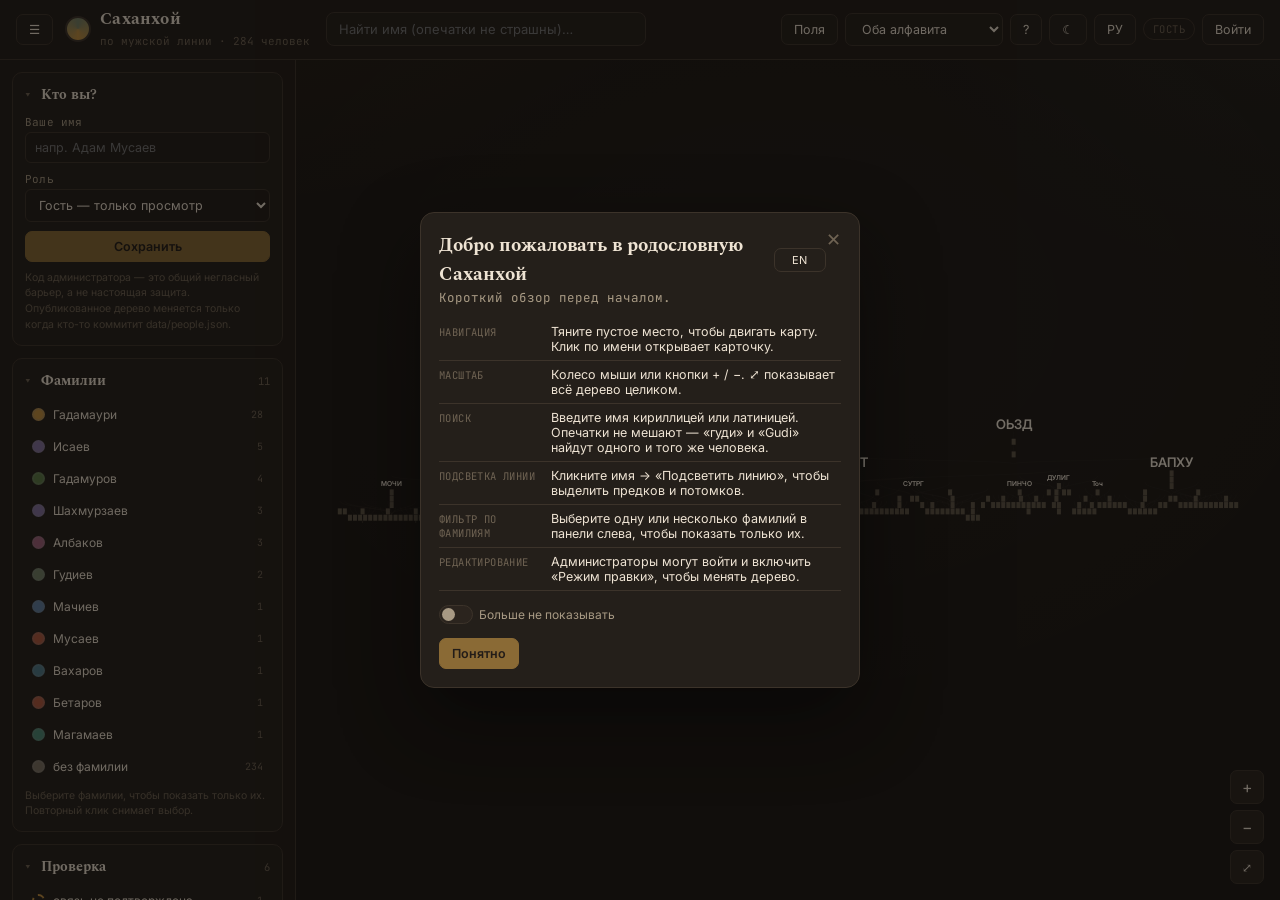
==== commit 89135822: "Minor improvements" ====
--- a/index.html
+++ b/index.html
@@ -79,7 +79,6 @@
           <label data-i18n="role"></label>
           <select id="userRole">
             <option value="viewer" data-i18n="roleViewer"></option>
-            <option value="moderator" data-i18n="roleModerator"></option>
             <option value="admin" data-i18n="roleAdmin"></option>
           </select>
         </div>
@@ -161,7 +160,7 @@
 
       <div class="panel" id="adminPanel" style="display:none;">
         <h2 data-i18n="adminSettings"></h2>
-        <div class="field"><label data-i18n="modPass"></label><input type="text" id="modPasscode"></div>
+        <div class="field" style="display:none;"><label data-i18n="modPass"></label><input type="text" id="modPasscode"></div>
         <div class="field"><label data-i18n="adminPass"></label><input type="text" id="adminPasscode"></div>
         <button class="btn small" id="savePasscodesBtn" data-i18n="savePasscodes"></button>
         <div class="btn-grid" style="margin-top:10px;">
--- a/styles.css
+++ b/styles.css
@@ -463,11 +463,14 @@
 /* ---------- editor panel (chart-side) ---------- */
 #editorPanel{
   position:absolute; left:12px; bottom:12px; z-index:30;
-  width:260px; max-height:70vh; overflow:auto;
+  width:300px; max-width:calc(100vw - 24px);
+  max-height:min(70vh, 560px); overflow-y:auto; overflow-x:hidden;
   background:var(--panel); border:1px solid var(--border); border-radius:10px;
   box-shadow:0 10px 24px rgba(0,0,0,.22);
   font:12px var(--font-b); color:var(--text);
-}
+  box-sizing:border-box;
+}
+#editorPanel *{ box-sizing:border-box; }
 #editorPanel .ep-head{
   display:flex; align-items:center; gap:6px;
   padding:8px 10px; border-bottom:1px solid var(--border);
@@ -485,15 +488,17 @@
   letter-spacing:.5px; color:var(--text-faint); margin-bottom:6px;
 }
 #editorPanel .ep-row{
-  display:flex; align-items:center; gap:8px; margin-bottom:4px;
+  display:flex; align-items:center; gap:6px; margin-bottom:4px; width:100%;
 }
 #editorPanel .ep-row label{
-  min-width:60px; font-size:11px; color:var(--text-dim);
-}
-#editorPanel .ep-row input[type=range]{ flex:1; }
+  min-width:56px; flex-shrink:0; font-size:10.5px; color:var(--text-dim);
+}
+#editorPanel .ep-row input[type=range]{
+  flex:1 1 auto; min-width:0;
+}
 #editorPanel .ep-row > span{
-  min-width:44px; text-align:right; font:600 11px var(--font-m);
-  color:var(--text-dim);
+  flex-shrink:0; min-width:34px; text-align:right;
+  font:600 10.5px var(--font-m); color:var(--text-dim);
 }
 /* marquee stroke thickness constant regardless of zoom */
 #marqueeRect{ pointer-events:none; }
